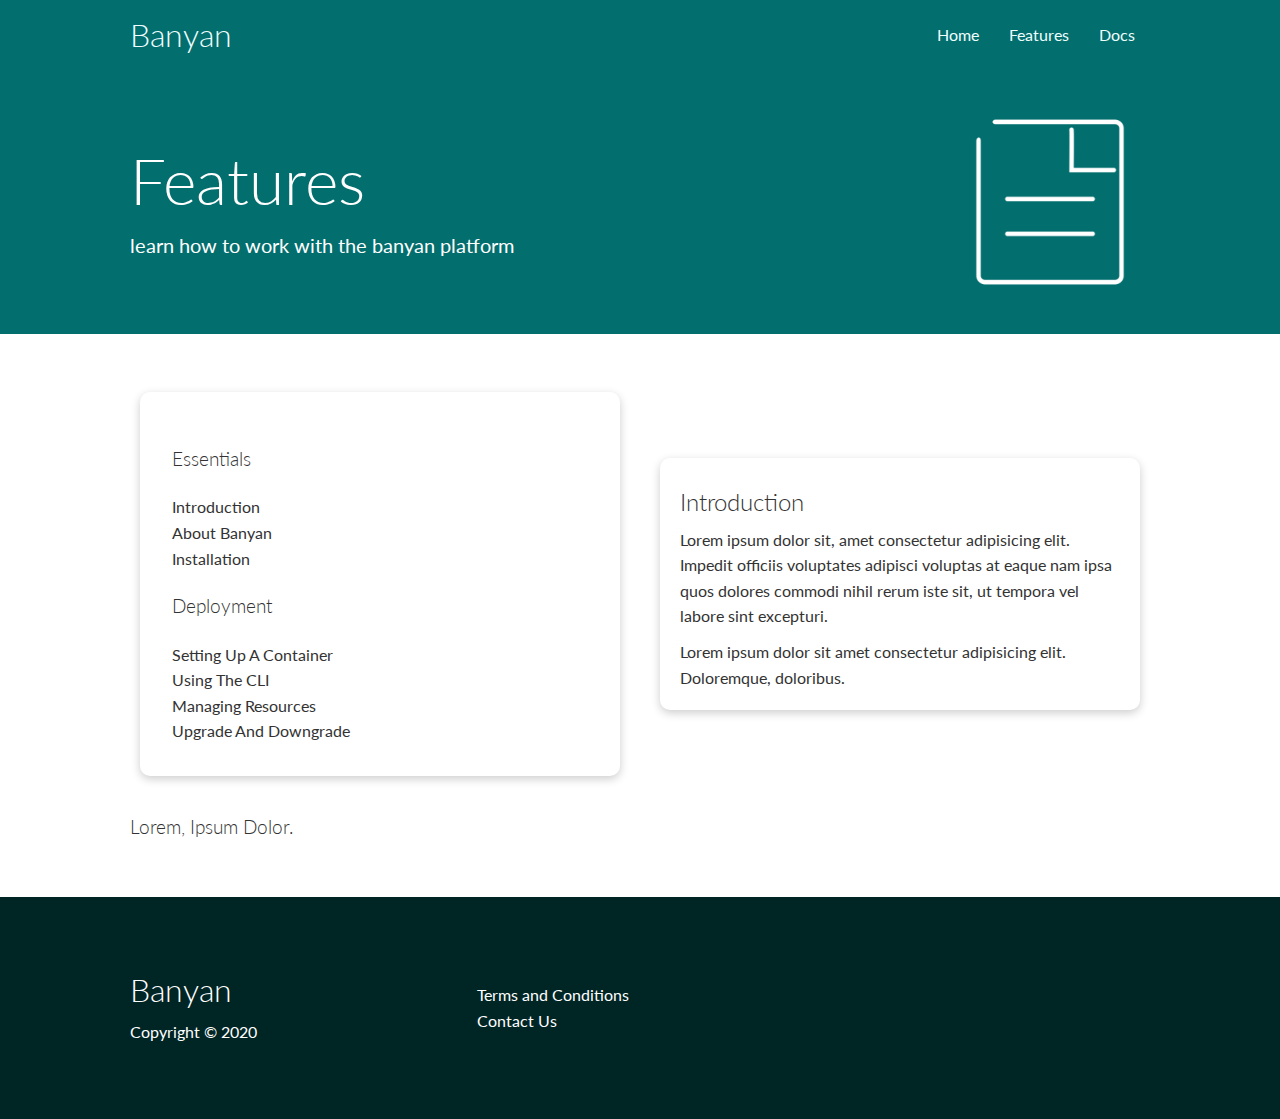
==== docs.html @ d0a1e3bd "docs" ====
<!DOCTYPE html>
<html lang="en">

<head>
    <meta charset="UTF-8">
    <meta name="viewport" content="width=device-width, initial-scale=1.0">
    <title>Banyan Cloud Hosting</title>
    <link rel="stylesheet" href="https://cdnjs.cloudflare.com/ajax/libs/font-awesome/5.15.1/css/all.min.css"
        integrity="sha512-+4zCK9k+qNFUR5X+cKL9EIR+ZOhtIloNl9GIKS57V1MyNsYpYcUrUeQc9vNfzsWfV28IaLL3i96P9sdNyeRssA=="
        crossorigin="anonymous" />
    <link rel="stylesheet" href="css/utilities.css" />
    <link rel="stylesheet" href="css/style.css" />
</head>

<body>

    <!-- Navbar  -->
    <div class="navbar">
        <div class="container flex">
            <h1 class="logo">Banyan</h1>
            <nav>
                <ul>
                    <li><a href="index.html">Home</a></li>
                    <li><a href="features.html">Features</a></li>
                    <li><a href="docs.html">Docs</a></li>
                </ul>
            </nav>
        </div>
    </div>
    <!-- head   -->
    <section class="docs-head bg-primary py-3">
        <div class="container grid">
            <div>
                <h1 class="xl">Features</h1>
                <p class="lead">learn how to work with the banyan platform</p>
            </div>
            <img src="images/docs.png" alt="server-image">
        </div>
    </section>
    
    <!-- docs main -->
    <section class="docs-main my-4"> 
        <div class="container grid">
            <div class="card bg-light p-3">
                <h3 class="my-2">Essentials</h3>
                <nav>
                    <ul>
                        <li><a href="#">Introduction</a></li>
                        <li><a href="#">About Banyan</a></li>
                        <li><a href="#">Installation</a></li>
                    </ul>
                </nav>

                <h3 class="my-2">Deployment</h3>
                <nav>
                    <ul>
                        <li><a href="#">Setting up a container</a></li>
                        <li><a href="#">Using the CLI</a></li>
                        <li><a href="#">Managing resources</a></li>
                        <li><a href="#">Upgrade and downgrade</a></li>
                    </ul>
                </nav>
            </div>
            <div class="card">
                <h2>Introduction</h2>
                <p>Lorem ipsum dolor sit, amet consectetur adipisicing elit. Impedit 
                    officiis voluptates adipisci voluptas at eaque nam ipsa quos dolores 
                    commodi nihil rerum iste sit, ut tempora vel labore sint excepturi.</p>
                    <alert class="alert-success">
                        <i class="fas fa-info"></i>Lorem ipsum dolor sit amet consectetur adipisicing elit. Doloremque, doloribus.
                    </alert>
            </div>
            <h3>Lorem, ipsum dolor.</h3>
        </div>
    </section>


    <!-- footer -->
    <footer class="footer bg-dark py-5">
        <div class="container grid grid-3">
            <div>
                <h1>banyan</h1>
                <p>Copyright &copy; 2020</p>
            </div>
            <nav>
                <ul>
                    <li><a href="#"></a>Terms and Conditions</li>
                    <li><a href="#"></a>Contact Us</li>
                </ul>
            </nav>
            <div class="social">
                <a href="#"><i class="fab fa-github fa-2x"></i></a>
                <a href="#"><i class="fab fa-twitter fa-2x"></i></a>
                <a href="#"><i class="fab fa-facebook fa-2x"></i></a>
            </div>

        </div>
    </footer>
</body>

</html>
---- css/utilities.css ----
.container{
    
    max-width: 1100px;
    margin: 0 auto;
    overflow: auto;
    padding: 0 40px;

}
.btn{
    display: inline inline-block;
    padding: 10px 30px;
    cursor: pointer;
    background: var(--primary-color);
    color: #fff;
    border: none;
    border-radius: 5px;
}
.btn:hover{
    transform: scale(0.9);
}
.btn-outline{
    background: transparent;
    border: 1px #fff solid;
}
/* backgrounds and colored buttons */
.bg-primary,
.btn-primary {
    background: var(--primary-color);
    color: #fff;
}
.bg-secondary,
.btn-secondary {
    background: var(--seondary-color);
    color: #fff;
}
.bg-dark,
.btn-dark {
    background: var(--dark-color);
    color: #fff;
}
.bg-light,
.btn-light {
    background: var(--light-color);
    color: #333;
}
.bg-primary a,
.btn-primary a,
.bg-secondary a,
.btn-secondary a,
.bg-dark a,
.btn-dark{
    color: #fff;
}
/* text sizes */
.lead{
    font-size: 20px;
}
.sm{
    font-size: 1rem;
}
.md{
    font-size: 2rem;
}
.lg{
    font-size: 3rem;
}
.xl{
    font-size: 4rem;
}
.card{
    background: #fff;
    color: #333;
    border-radius: 10px;
    box-shadow: 0px 3px 10px rgba(0, 0, 0, 0.2 ) ;
    padding:20px;
    margin: 10px;
}
.text-center{
    text-align: center;
}

.flex{
    display: flex;
    justify-content: center;
    align-items: center;
    height: 100%;
}
.grid{
    display: grid;
    grid-template-columns: repeat(2, 1fr);
    gap: 20px;
    justify-content: center;
    align-items: center;
    height:100%;
}
.grid-3{
   grid-template-columns: repeat(3, 1fr);  
}

/* Margin */
.my-1{
    margin: 1rem 0;
}
.my-2{
    margin: 1.5rem 0;
}
.my-3{
    margin: 2rem 0;
}
.my-4{
    margin:3rem 0;
}
.my-5{
    margin: 4rem 0;
}

.m-1{
    margin: 1rem ;
}
.m-2{
    margin: 1.5rem;
}
.m-3{
    margin: 2rem ;
}
.m-4{
    margin:3rem ;
}
.m-5{
    margin: 4rem ;
}


/* padding */
.py-1{
    padding: 1rem 0;
}
.py-2{
    padding: 1.5rem 0;
}
.py-3{
    padding: 2rem 0;
}
.py-4{
    padding:3rem 0;
}
.py-5{
    padding: 4rem 0;
}

.p-1{
    padding: 1rem ;
}
.p-2{
    padding: 1.5rem;
}
.p-3{
    padding: 2rem ;
}
.p-4{
    padding:3rem ;
}
.p-5{
    padding: 4rem ;
}
---- css/style.css ----
@import url('https://fonts.googleapis.com/css2?family=Lato:ital,wght@1,300&display=swap');

:root{
    --primary-color:rgb(2, 110, 110);
    --secondary-color:rgb(1, 56, 56);
    --dark-color:rgb(0, 37, 37);
    --light-color:rgb(228, 225, 225);
}

*{
    box-sizing: border-box;
    padding: 0;
    margin: 0;

}

body{
    font-family: 'Lato', sans-serif;
    line-height: 1.6;
    color: #333;
}
ul{
    list-style-type: none;
}
a{ 
    text-decoration: none;
    color: #333;
    text-transform: capitalize;
}

h1,h2,h3,h4{
    font-weight:300;
    line-height: 1.2;
    margin: 10px 0;  
    text-transform: capitalize;
}
p{
   margin: 10px 0;  
}

img{
    width:100%;
}

/* navbar */
.navbar{
    background-color: var(--primary-color);
    color: azure;
    height: 70px;
}
.navbar ul{
    display: flex;
}
.navbar a{
    color: azure;
    padding: 10px;
    margin: 0 5px;

}
.navbar a:hover{
   
    border-bottom: 2px white solid;
}
.navbar .flex{
    justify-content: space-between;
    
}

/* showcase */
.showcase{
    background: var(--primary-color);
    height: 400px;
    color: white;
    position: relative;
    
}
.showcase h1{
    font-size: 40px;
}
.showcase p{
    margin: 20px 0;

}
.showcase .grid{
    overflow: visible;
    grid-template-columns: 55% 45%;
    gap: 30px;
}
.showcase-form{
    position: relative;
    top:60px;
    height:350px;
    width: 400px;
    padding: 40px;
    z-index: 1000;
    justify-self: flex-end;
}
.showcase-form .form-control{
    margin: 30px 0;
}
.showcase input[type="text"],
.showcase input[type="email"]{
    border:0;
    border-bottom: 1px solid #b4becb;
    width: 100%;
    font-size: 16px;
}
.showcase-form input:focus{
    outline: none;
}
.showcase::before,
.showcase::after{
    content: '';
    position: absolute;
    height: 100px;
    bottom: -70px;
    right: 0;
    left: 0;
    background: #fff;
    transform: skewY(-3deg);
}
   
/* Statistics */
.stats{
    padding-top: 100px;
}
.stats-heading{
    max-width: 500px;
    margin: auto;
}
.stats .grid h3{
    font-size: 35px;
}
.stats .grid p{
    font-size: 20px;
    font-weight: bold;
}
.cli .grid{
    grid-template-columns: repeat(3, 1fr);
    grid-template-rows: repeat(2, 1fr);
}
/* .cli .grid>*:first-child{
    grid-column: 1/span 2;
    grid-row: 1/span 2;
} */

/* Cloud */

.cloud .grid{
    grid-template-columns: 4fr 3fr;
}
/* languages */
.languages .flex{
    flex-wrap: wrap;
}
.languages .card{
    text-align: center;
    margin: 18px 10px 40px;
    transition: transform 0.2s ease-in;
}
.languages .card:hover{
    transform: translateY(-15px);
}
.languages .card h4{
    font-size: 20px;
    margin-bottom: 10px;
}

.features-head img,
.docs-head img
{
    width: 200px;
    justify-self: flex-end;
}
.features-sub-head img
{
    width: 300px;
    justify-self: flex-end;
}
.features-main .card >i{
margin: 20px;
}
.features-main grid{
    padding:30px
}
.features-main .grid >*:first-child{
    grid-column: 1/span 3;
}
.features-main .grid >*:nth-child(2){
    grid-column: 1/span 2;
}
/* footer */

.footer .social a{
    margin:  10px;
}

/* Tablets  and under */
@media(max-width:768px){
    .grid,
    .showcase .grid,
    .stats .grid,
    .cli .grid,
    .cloud .grid{
        grid-template-columns: 1fr;
        grid-template-rows: 1fr;
    }

    .showcase{
        height: auto;
    }
    .showcase-text{
        text-align: center;
        margin-top: 40px;
    }
    .showcase-form{
        justify-self: center;
        margin: auto;
    }
}
    

/* mobile */
@media (max-width:500px){
    .navbar{height:110px;}
    .navbar .flex{
        flex-direction: column;
    }
    .navbar ul{
        background: rgba(0, 0, 0, 0.2);
        padding: 10px;
    }
}
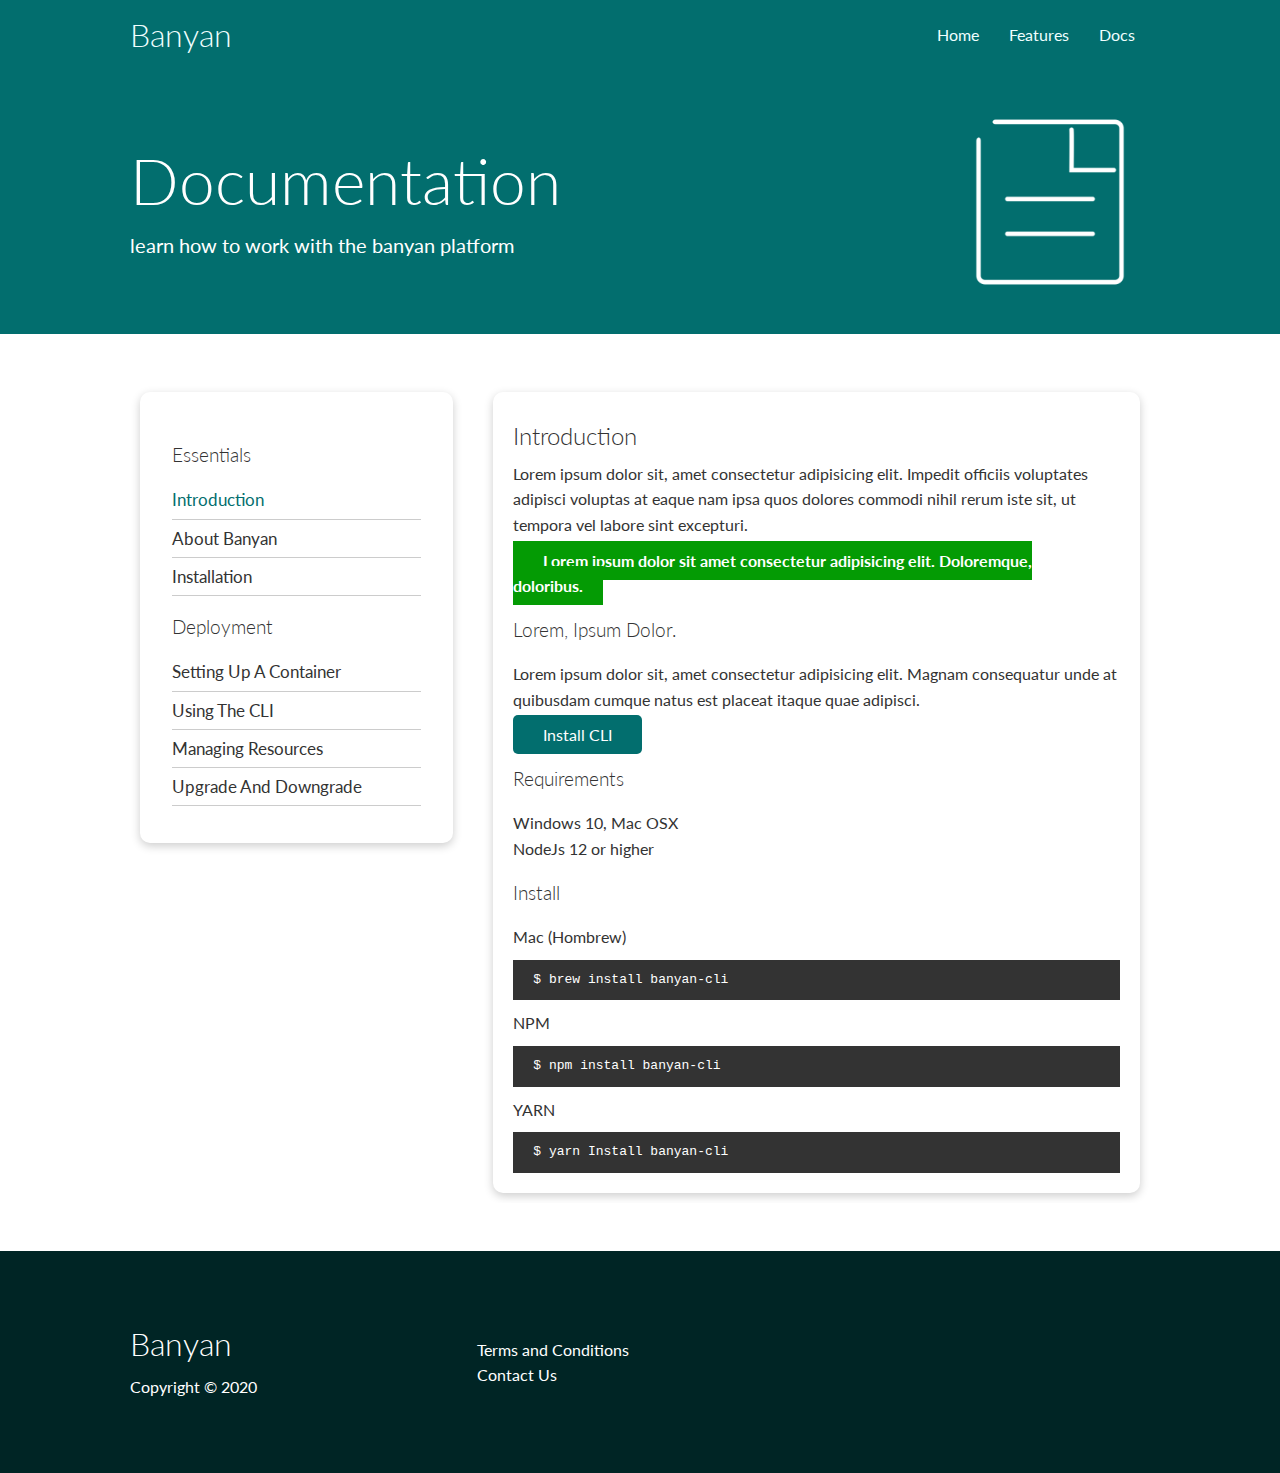
==== commit 817f572e: "docs" ====
--- a/docs.html
+++ b/docs.html
@@ -31,7 +31,7 @@
     <section class="docs-head bg-primary py-3">
         <div class="container grid">
             <div>
-                <h1 class="xl">Features</h1>
+                <h1 class="xl">Documentation</h1>
                 <p class="lead">learn how to work with the banyan platform</p>
             </div>
             <img src="images/docs.png" alt="server-image">
@@ -41,11 +41,11 @@
     <!-- docs main -->
     <section class="docs-main my-4"> 
         <div class="container grid">
-            <div class="card bg-light p-3">
+            <div class="bg-light card p-3">
                 <h3 class="my-2">Essentials</h3>
                 <nav>
                     <ul>
-                        <li><a href="#">Introduction</a></li>
+                        <li><a href="#" class="text-primary">Introduction</a></li>
                         <li><a href="#">About Banyan</a></li>
                         <li><a href="#">Installation</a></li>
                     </ul>
@@ -63,14 +63,36 @@
             </div>
             <div class="card">
                 <h2>Introduction</h2>
-                <p>Lorem ipsum dolor sit, amet consectetur adipisicing elit. Impedit 
+                <p>
+                    Lorem ipsum dolor sit, amet consectetur adipisicing elit. Impedit 
                     officiis voluptates adipisci voluptas at eaque nam ipsa quos dolores 
-                    commodi nihil rerum iste sit, ut tempora vel labore sint excepturi.</p>
-                    <alert class="alert-success">
-                        <i class="fas fa-info"></i>Lorem ipsum dolor sit amet consectetur adipisicing elit. Doloremque, doloribus.
-                    </alert>
+                    commodi nihil rerum iste sit, ut tempora vel labore sint excepturi.
+                </p>
+                <alert class=" alert alert-success">
+                    <i class="fas fa-info"></i>Lorem ipsum dolor sit amet consectetur adipisicing elit. Doloremque, doloribus.
+                </alert>
+                <h3>Lorem, ipsum dolor.</h3>
+                <p>
+                    Lorem ipsum dolor sit, amet consectetur adipisicing elit. Magnam consequatur unde
+                    at quibusdam cumque natus est placeat itaque quae adipisci.
+                </p>
+                <a href="#" class="btn btn-primary">Install CLI </a>
+                <h3>Requirements</h3>
+                <ul>
+                    <li>Windows 10, Mac OSX</li>
+                    <li>NodeJs 12 or higher </li>
+                
+                </ul>
+                <h3>Install</h3>
+                <p>Mac (Hombrew)</p>
+                <pre><code>$ brew install banyan-cli</code></pre>
+                <p>NPM</p>
+                <pre><code>$ npm install banyan-cli</code></pre>
+                <p>YARN</p>
+                <pre><code>$ yarn Install banyan-cli</code></pre>
+
             </div>
-            <h3>Lorem, ipsum dolor.</h3>
+           
         </div>
     </section>
 
--- a/css/utilities.css
+++ b/css/utilities.css
@@ -52,6 +52,28 @@
 .btn-dark{
     color: #fff;
 }
+/* text background */
+
+.text-primary {
+    color: var(--primary-color);
+   
+}
+
+.text-secondary {
+    color:var(--seondary-color);
+   
+}
+
+.text-dark {
+  color: var(--dark-color);
+    
+}
+
+.text-light {
+   color: var(--light-color);
+    
+}
+
 /* text sizes */
 .lead{
     font-size: 20px;
@@ -79,6 +101,24 @@
 .text-center{
     text-align: center;
 }
+/* alert */
+.alert{
+    background-color: var(--light-color);
+    padding: 10px 20px;
+    font-weight: bold;
+    margin:15px 0;
+}
+.alert i{
+    margin-right: 10px;
+}
+.alert-success {
+    background-color: var(--success-color);
+    color: #fff;
+}
+.alert-error {
+    background-color: var(--error-color);
+    color: #fff;
+}
 
 .flex{
     display: flex;
--- a/css/style.css
+++ b/css/style.css
@@ -4,7 +4,9 @@
     --primary-color:rgb(2, 110, 110);
     --secondary-color:rgb(1, 56, 56);
     --dark-color:rgb(0, 37, 37);
-    --light-color:rgb(228, 225, 225);
+    --light-color:rgb(223, 217, 217);
+    --success-color:rgb(4, 155, 4);
+    --error-color:red;
 }
 
 *{
@@ -107,6 +109,9 @@
 }
 .showcase-form input:focus{
     outline: none;
+}
+.showcase-text{
+    animation: slideInfromLeft 1s ease-in ;
 }
 .showcase::before,
 .showcase::after{
@@ -150,9 +155,7 @@
     grid-template-columns: 4fr 3fr;
 }
 /* languages */
-.languages .flex{
-    flex-wrap: wrap;
-}
+
 .languages .card{
     text-align: center;
     margin: 18px 10px 40px;
@@ -165,6 +168,8 @@
     font-size: 20px;
     margin-bottom: 10px;
 }
+
+/* features */
 
 .features-head img,
 .docs-head img
@@ -179,6 +184,7 @@
 }
 .features-main .card >i{
 margin: 20px;
+
 }
 .features-main grid{
     padding:30px
@@ -189,19 +195,82 @@
 .features-main .grid >*:nth-child(2){
     grid-column: 1/span 2;
 }
+
+
+/* docs */
+
+.docs-main h3{
+    margin: 20px 0;
+}
+.docs-main .grid{
+   grid-template-columns: 1fr 2fr;
+   align-items: flex-start;
+}
+.docs-main nav li{
+   font-size: 17px; 
+   padding-bottom: 5px;
+   margin-bottom: 5px;
+   border-bottom: 1px #ccc solid;
+}
+.docs-main a:hover{
+    font-weight: bolder;
+    
+}
+code, pre {
+    background: #333;
+    color: #fff;
+    padding: 10px;
+}
 /* footer */
 
 .footer .social a{
     margin:  10px;
 }
 
+/* animation */
+@keyframes slideInFromLeft {
+    0%{
+        transform: translateX(-100%);
+    }
+    100%{
+         transform: translateX(0);
+    }
+}
+
+@keyframes slideInFromRight {
+    0%{
+        transform: translateX(100%);
+    }
+    100%{
+         transform: translateX(0);
+    }
+}
+
+@keyframes slideInFromTop {
+    0%{
+        transform: translateY(-100%);
+    }
+    100%{
+         transform: translateX(0);
+    }
+}
+@keyframes slideInFromBottom {
+    0%{
+        transform: translateY( 100%);
+    }
+    100%{
+         transform: translateX(0);
+    }
+}
 /* Tablets  and under */
 @media(max-width:768px){
     .grid,
     .showcase .grid,
     .stats .grid,
     .cli .grid,
-    .cloud .grid{
+    .cloud .grid,
+    .features-main .grid,
+    .docs-main .grid{
         grid-template-columns: 1fr;
         grid-template-rows: 1fr;
     }
@@ -217,6 +286,30 @@
         justify-self: center;
         margin: auto;
     }
+   .cli .grid > *:first-child{
+       grid-column: 1;
+       grid-row: 1;
+   }
+   .features-head, 
+   .features-sub-head,
+   .docs-head{
+       text-align: center;
+   }
+
+   .features-head img, 
+   .features-sub-head img,
+   .docs-head img{
+       justify-self: center;
+   }
+
+   .features-main .grid >*:first-child,
+   .features-main .grid >*:nth-child(2){
+        grid-column: 1;
+    }
+
+    .languages .flex{
+    flex-wrap: wrap;
+}
 }
     
 
